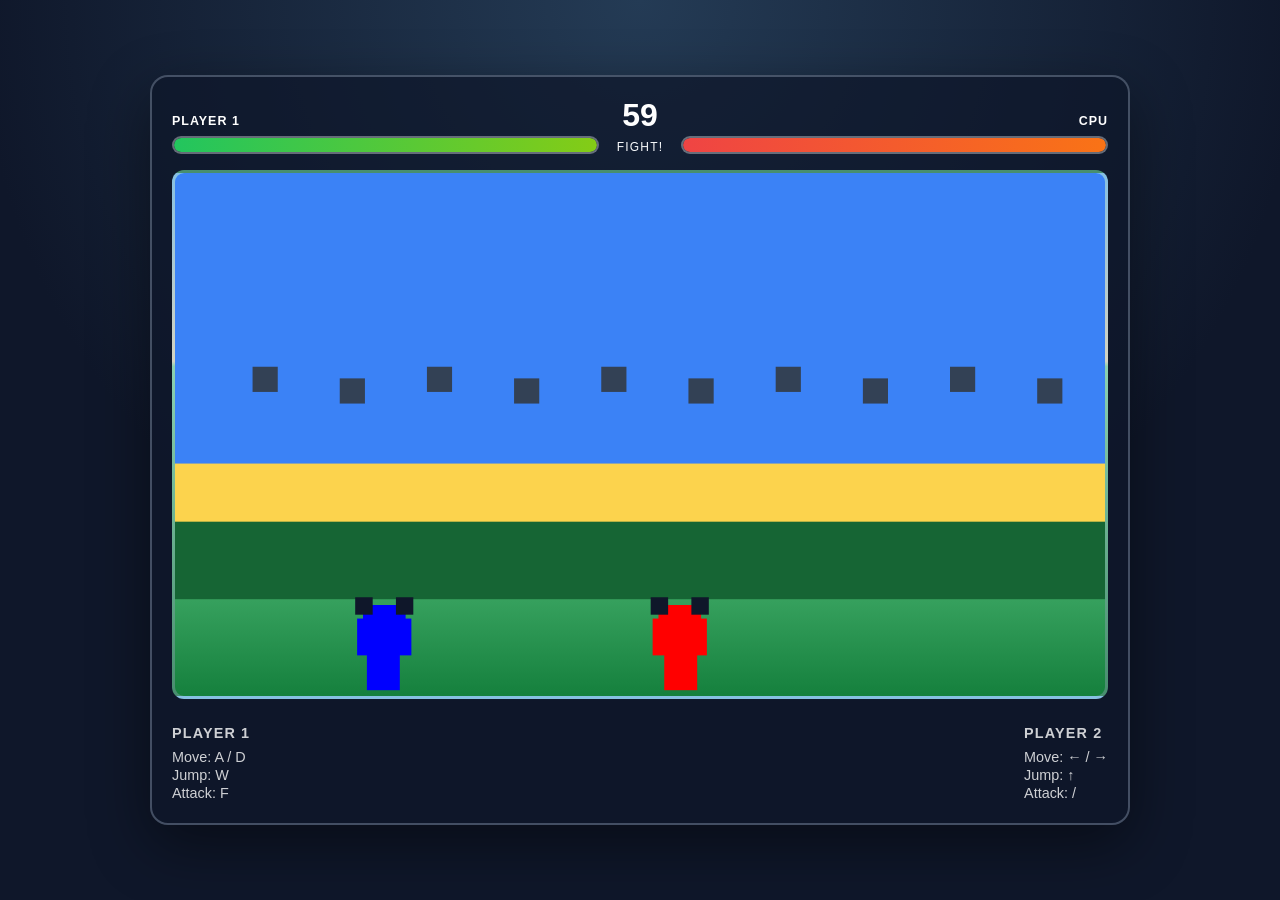
==== index.html @ 74f83c58 "Create a simple browser-based fighting game prototype with HTML, CSS, and JavaScript." ====
<!DOCTYPE html>
<html lang="en">
  <head>
    <meta charset="UTF-8" />
    <meta name="viewport" content="width=device-width, initial-scale=1.0" />
    <title>Pixel Clash</title>
    <link rel="stylesheet" href="style.css" />
  </head>
  <body>
    <div class="game-shell">
      <div class="hud">
        <div class="fighter-info">
          <span class="name">Player 1</span>
          <div class="health-bar">
            <div id="p1-health" class="health-fill"></div>
          </div>
        </div>

        <div class="center-panel">
          <div id="timer">60</div>
          <div id="status">FIGHT!</div>
        </div>

        <div class="fighter-info right">
          <span class="name">CPU</span>
          <div class="health-bar">
            <div id="p2-health" class="health-fill enemy"></div>
          </div>
        </div>
      </div>

      <canvas id="game" width="960" height="540"></canvas>

      <div class="controls">
        <div>
          <h3>Player 1</h3>
          <p>Move: A / D</p>
          <p>Jump: W</p>
          <p>Attack: F</p>
        </div>
        <div>
          <h3>Player 2</h3>
          <p>Move: ← / →</p>
          <p>Jump: ↑</p>
          <p>Attack: /</p>
        </div>
      </div>
    </div>

    <script src="script.js"></script>
  </body>
</html>
---- style.css ----
* {
  box-sizing: border-box;
}

body {
  margin: 0;
  min-height: 100vh;
  display: grid;
  place-items: center;
  background: radial-gradient(circle at top, #243b55, #0f172a 60%);
  font-family: Arial, Helvetica, sans-serif;
  color: white;
}

.game-shell {
  width: min(96vw, 980px);
  padding: 20px;
  border-radius: 18px;
  background: rgba(15, 23, 42, 0.72);
  border: 2px solid rgba(148, 163, 184, 0.4);
  box-shadow: 0 20px 60px rgba(0, 0, 0, 0.45);
}

.hud {
  display: grid;
  grid-template-columns: 1fr auto 1fr;
  gap: 18px;
  align-items: end;
  margin-bottom: 16px;
}

.fighter-info {
  display: flex;
  flex-direction: column;
  gap: 8px;
}

.fighter-info.right {
  text-align: right;
}

.name {
  font-weight: 700;
  letter-spacing: 0.08em;
  text-transform: uppercase;
  font-size: 0.78rem;
}

.health-bar {
  height: 18px;
  width: 100%;
  background: rgba(255, 255, 255, 0.14);
  border: 2px solid rgba(255, 255, 255, 0.25);
  border-radius: 999px;
  overflow: hidden;
}

.health-fill {
  height: 100%;
  width: 100%;
  background: linear-gradient(90deg, #22c55e, #84cc16);
  border-radius: inherit;
  transition: width 0.2s ease;
}

.health-fill.enemy {
  background: linear-gradient(90deg, #ef4444, #f97316);
}

.center-panel {
  display: flex;
  flex-direction: column;
  align-items: center;
  justify-content: center;
  gap: 6px;
}

#timer {
  font-size: 2rem;
  font-weight: 900;
}

#status {
  font-size: 0.75rem;
  letter-spacing: 0.1em;
  text-transform: uppercase;
  color: #f8fafc;
}

canvas {
  width: 100%;
  height: auto;
  display: block;
  border-radius: 12px;
  border: 3px solid rgba(148, 163, 184, 0.4);
  background: linear-gradient(#7dd3fc 0%, #fef3c7 36%, #86efac 37%, #15803d 100%);
}

.controls {
  display: flex;
  justify-content: space-between;
  gap: 18px;
  margin-top: 16px;
  padding-top: 10px;
  color: rgba(255, 255, 255, 0.8);
}

.controls h3 {
  margin: 0 0 8px 0;
  font-size: 0.9rem;
  text-transform: uppercase;
  letter-spacing: 0.08em;
}

.controls p {
  margin: 2px 0;
  font-size: 0.9rem;
}
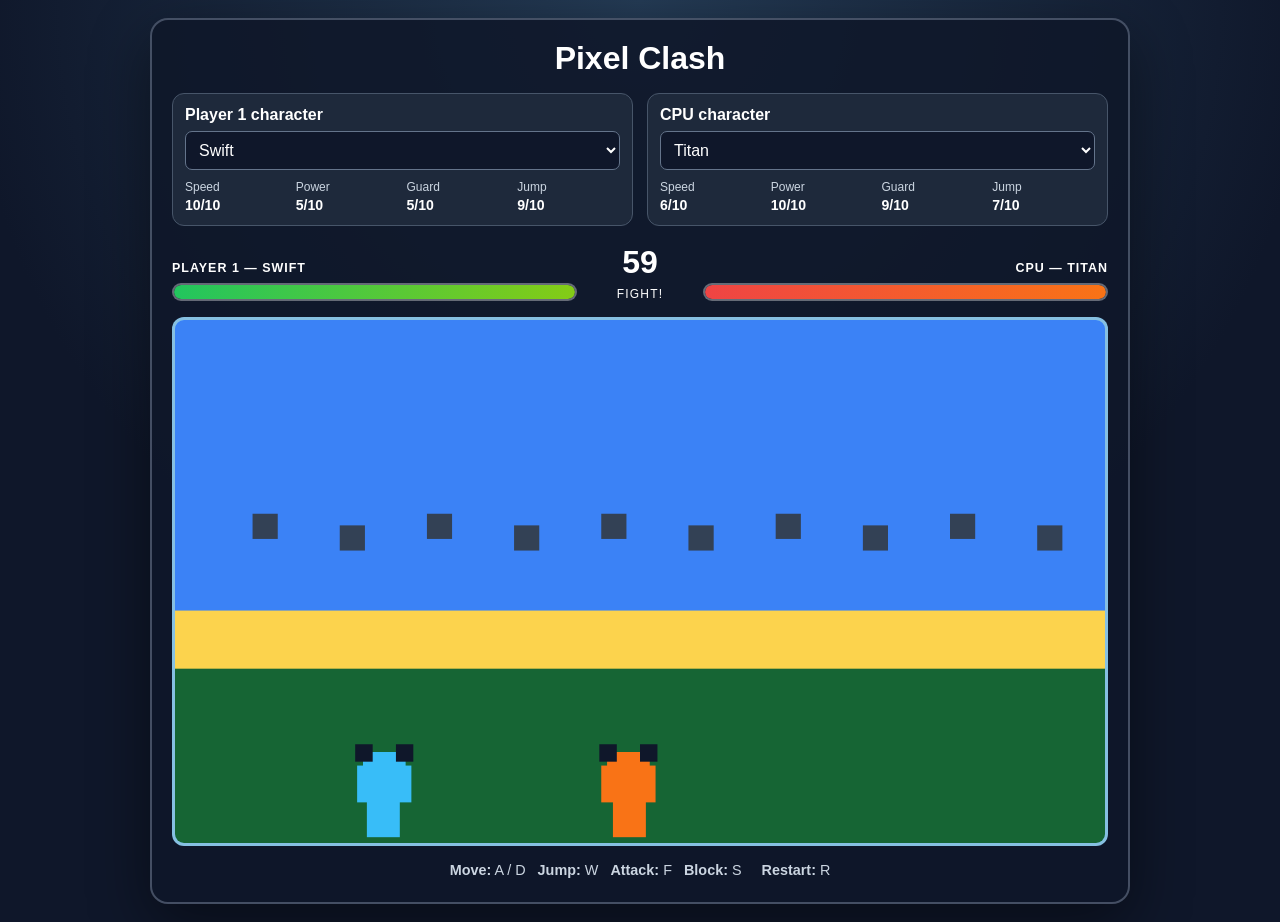
==== commit 8d7239cc: "Add blocking, selectable fighters, and character stat ratings" ====
--- a/index.html
+++ b/index.html
@@ -7,45 +7,44 @@
     <link rel="stylesheet" href="style.css" />
   </head>
   <body>
-    <div class="game-shell">
-      <div class="hud">
+    <main class="game-shell">
+      <h1>Pixel Clash</h1>
+
+      <section class="selection" aria-label="Character selection">
+        <article class="character-card player-card">
+          <label for="player-choice">Player 1 character</label>
+          <select id="player-choice"></select>
+          <div id="player-stats" class="stats"></div>
+        </article>
+        <article class="character-card cpu-card">
+          <label for="cpu-choice">CPU character</label>
+          <select id="cpu-choice"></select>
+          <div id="cpu-stats" class="stats"></div>
+        </article>
+      </section>
+
+      <section class="hud" aria-label="Fight status">
         <div class="fighter-info">
-          <span class="name">Player 1</span>
-          <div class="health-bar">
-            <div id="p1-health" class="health-fill"></div>
-          </div>
+          <span id="player-name" class="name">Player 1</span>
+          <div class="health-bar"><div id="p1-health" class="health-fill"></div></div>
         </div>
-
         <div class="center-panel">
           <div id="timer">60</div>
-          <div id="status">FIGHT!</div>
+          <div id="status" aria-live="polite">FIGHT!</div>
         </div>
+        <div class="fighter-info right">
+          <span id="cpu-name" class="name">CPU</span>
+          <div class="health-bar"><div id="p2-health" class="health-fill enemy"></div></div>
+        </div>
+      </section>
 
-        <div class="fighter-info right">
-          <span class="name">CPU</span>
-          <div class="health-bar">
-            <div id="p2-health" class="health-fill enemy"></div>
-          </div>
-        </div>
-      </div>
+      <canvas id="game" width="960" height="540" aria-label="Fighting game arena"></canvas>
 
-      <canvas id="game" width="960" height="540"></canvas>
-
-      <div class="controls">
-        <div>
-          <h3>Player 1</h3>
-          <p>Move: A / D</p>
-          <p>Jump: W</p>
-          <p>Attack: F</p>
-        </div>
-        <div>
-          <h3>Player 2</h3>
-          <p>Move: ← / →</p>
-          <p>Jump: ↑</p>
-          <p>Attack: /</p>
-        </div>
-      </div>
-    </div>
+      <section class="controls">
+        <p><strong>Move:</strong> A / D &nbsp; <strong>Jump:</strong> W &nbsp; <strong>Attack:</strong> F &nbsp; <strong>Block:</strong> S</p>
+        <p><strong>Restart:</strong> R</p>
+      </section>
+    </main>
 
     <script src="script.js"></script>
   </body>
--- a/style.css
+++ b/style.css
@@ -1,12 +1,11 @@
-* {
-  box-sizing: border-box;
-}
+* { box-sizing: border-box; }
 
 body {
   margin: 0;
   min-height: 100vh;
   display: grid;
   place-items: center;
+  padding: 18px;
   background: radial-gradient(circle at top, #243b55, #0f172a 60%);
   font-family: Arial, Helvetica, sans-serif;
   color: white;
@@ -16,103 +15,40 @@
   width: min(96vw, 980px);
   padding: 20px;
   border-radius: 18px;
-  background: rgba(15, 23, 42, 0.72);
+  background: rgba(15, 23, 42, 0.88);
   border: 2px solid rgba(148, 163, 184, 0.4);
   box-shadow: 0 20px 60px rgba(0, 0, 0, 0.45);
 }
 
-.hud {
-  display: grid;
-  grid-template-columns: 1fr auto 1fr;
-  gap: 18px;
-  align-items: end;
-  margin-bottom: 16px;
+h1 { margin: 0 0 16px; text-align: center; }
+.selection { display: grid; grid-template-columns: 1fr 1fr; gap: 14px; margin-bottom: 18px; }
+.character-card { padding: 12px; border: 1px solid #475569; border-radius: 12px; background: #1e293b; }
+.character-card label { display: block; margin-bottom: 7px; font-weight: bold; }
+.character-card select { width: 100%; padding: 9px; border: 1px solid #64748b; border-radius: 7px; background: #0f172a; color: white; font-size: 1rem; }
+.stats { display: grid; grid-template-columns: repeat(4, 1fr); gap: 8px; margin-top: 10px; }
+.stat { color: #cbd5e1; font-size: 0.75rem; }
+.stat strong { display: block; margin-top: 3px; color: white; font-size: 0.88rem; }
+
+.hud { display: grid; grid-template-columns: 1fr auto 1fr; gap: 18px; align-items: end; margin-bottom: 16px; }
+.fighter-info { display: flex; flex-direction: column; gap: 8px; }
+.fighter-info.right { text-align: right; }
+.name { font-weight: 700; letter-spacing: 0.08em; text-transform: uppercase; font-size: 0.78rem; }
+.health-bar { height: 18px; width: 100%; background: rgba(255,255,255,.14); border: 2px solid rgba(255,255,255,.25); border-radius: 999px; overflow: hidden; }
+.health-fill { height: 100%; width: 100%; background: linear-gradient(90deg, #22c55e, #84cc16); border-radius: inherit; transition: width .2s ease; }
+.health-fill.enemy { background: linear-gradient(90deg, #ef4444, #f97316); }
+.center-panel { display: flex; flex-direction: column; align-items: center; justify-content: center; gap: 6px; min-width: 90px; }
+#timer { font-size: 2rem; font-weight: 900; }
+#status { min-height: 1em; font-size: .75rem; letter-spacing: .1em; text-transform: uppercase; text-align: center; }
+
+canvas { width: 100%; height: auto; display: block; border-radius: 12px; border: 3px solid rgba(148,163,184,.4); background: #7dd3fc; }
+.controls { display: flex; flex-wrap: wrap; justify-content: center; gap: 4px 20px; margin-top: 12px; color: #cbd5e1; text-align: center; }
+.controls p { margin: 4px 0; font-size: .9rem; }
+
+@media (max-width: 600px) {
+  .game-shell { padding: 12px; }
+  .selection { grid-template-columns: 1fr; }
+  .hud { gap: 8px; }
+  .stats { gap: 4px; }
+  .stat { font-size: .68rem; }
+  .controls p { font-size: .78rem; }
 }
-
-.fighter-info {
-  display: flex;
-  flex-direction: column;
-  gap: 8px;
-}
-
-.fighter-info.right {
-  text-align: right;
-}
-
-.name {
-  font-weight: 700;
-  letter-spacing: 0.08em;
-  text-transform: uppercase;
-  font-size: 0.78rem;
-}
-
-.health-bar {
-  height: 18px;
-  width: 100%;
-  background: rgba(255, 255, 255, 0.14);
-  border: 2px solid rgba(255, 255, 255, 0.25);
-  border-radius: 999px;
-  overflow: hidden;
-}
-
-.health-fill {
-  height: 100%;
-  width: 100%;
-  background: linear-gradient(90deg, #22c55e, #84cc16);
-  border-radius: inherit;
-  transition: width 0.2s ease;
-}
-
-.health-fill.enemy {
-  background: linear-gradient(90deg, #ef4444, #f97316);
-}
-
-.center-panel {
-  display: flex;
-  flex-direction: column;
-  align-items: center;
-  justify-content: center;
-  gap: 6px;
-}
-
-#timer {
-  font-size: 2rem;
-  font-weight: 900;
-}
-
-#status {
-  font-size: 0.75rem;
-  letter-spacing: 0.1em;
-  text-transform: uppercase;
-  color: #f8fafc;
-}
-
-canvas {
-  width: 100%;
-  height: auto;
-  display: block;
-  border-radius: 12px;
-  border: 3px solid rgba(148, 163, 184, 0.4);
-  background: linear-gradient(#7dd3fc 0%, #fef3c7 36%, #86efac 37%, #15803d 100%);
-}
-
-.controls {
-  display: flex;
-  justify-content: space-between;
-  gap: 18px;
-  margin-top: 16px;
-  padding-top: 10px;
-  color: rgba(255, 255, 255, 0.8);
-}
-
-.controls h3 {
-  margin: 0 0 8px 0;
-  font-size: 0.9rem;
-  text-transform: uppercase;
-  letter-spacing: 0.08em;
-}
-
-.controls p {
-  margin: 2px 0;
-  font-size: 0.9rem;
-}
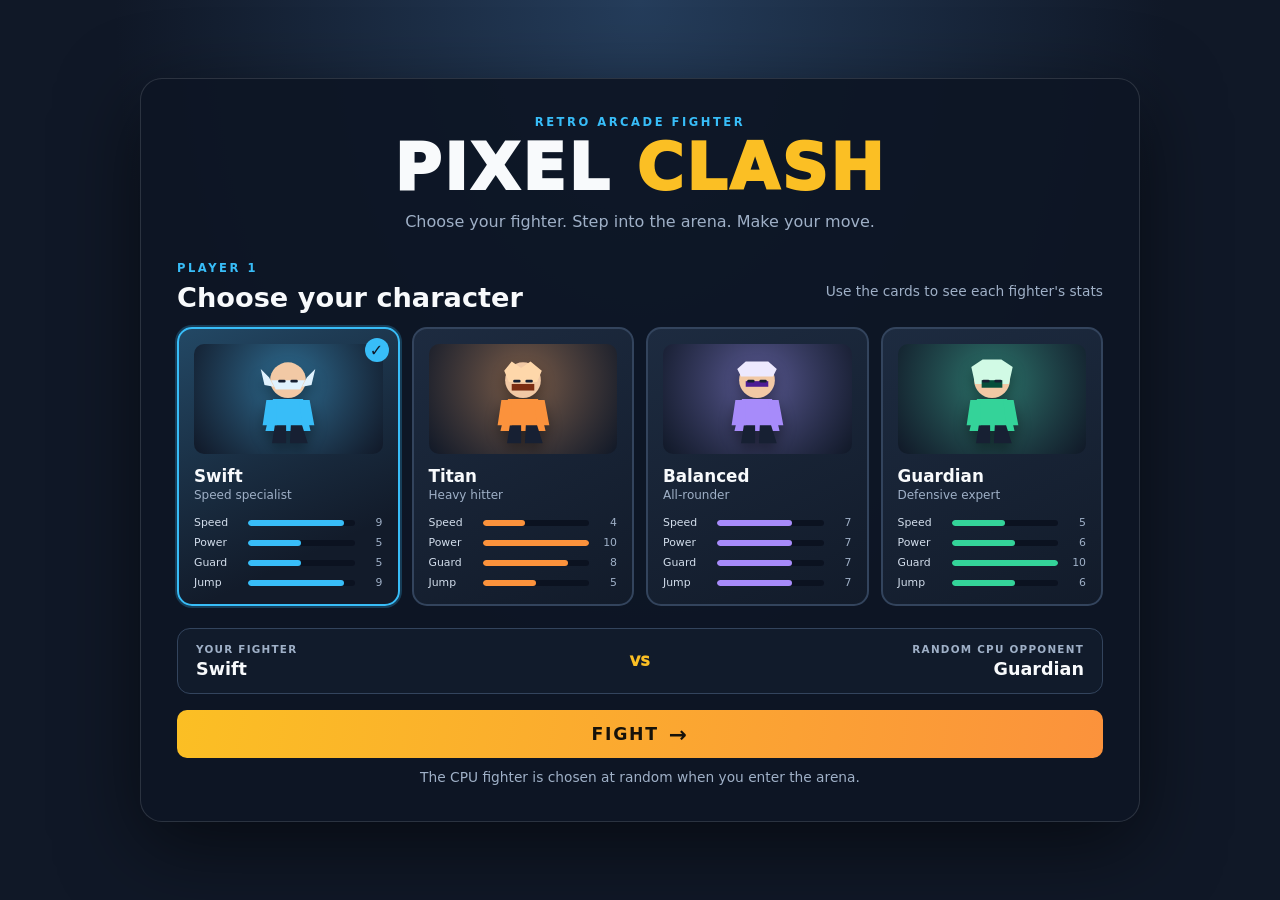
==== commit 4207ac05: "Add a character selection menu and separate fight page" ====
--- a/index.html
+++ b/index.html
@@ -1,51 +1,46 @@
 <!DOCTYPE html>
 <html lang="en">
-  <head>
-    <meta charset="UTF-8" />
-    <meta name="viewport" content="width=device-width, initial-scale=1.0" />
-    <title>Pixel Clash</title>
-    <link rel="stylesheet" href="style.css" />
-  </head>
-  <body>
-    <main class="game-shell">
-      <h1>Pixel Clash</h1>
+<head>
+  <meta charset="UTF-8" />
+  <meta name="viewport" content="width=device-width, initial-scale=1.0" />
+  <meta name="theme-color" content="#101827" />
+  <title>Pixel Clash — Choose Your Fighter</title>
+  <link rel="stylesheet" href="style.css" />
+</head>
+<body>
+  <main class="shell menu-shell">
+    <header class="brand">
+      <p class="eyebrow">RETRO ARCADE FIGHTER</p>
+      <h1>PIXEL <span>CLASH</span></h1>
+      <p class="subtitle">Choose your fighter. Step into the arena. Make your move.</p>
+    </header>
 
-      <section class="selection" aria-label="Character selection">
-        <article class="character-card player-card">
-          <label for="player-choice">Player 1 character</label>
-          <select id="player-choice"></select>
-          <div id="player-stats" class="stats"></div>
-        </article>
-        <article class="character-card cpu-card">
-          <label for="cpu-choice">CPU character</label>
-          <select id="cpu-choice"></select>
-          <div id="cpu-stats" class="stats"></div>
-        </article>
-      </section>
+    <section class="selection-panel" aria-labelledby="choose-title">
+      <div class="section-heading">
+        <div>
+          <p class="eyebrow">PLAYER 1</p>
+          <h2 id="choose-title">Choose your character</h2>
+        </div>
+        <p class="keyboard-hint">Use the cards to see each fighter's stats</p>
+      </div>
+      <div id="character-roster" class="character-roster" aria-label="Available fighters"></div>
+    </section>
 
-      <section class="hud" aria-label="Fight status">
-        <div class="fighter-info">
-          <span id="player-name" class="name">Player 1</span>
-          <div class="health-bar"><div id="p1-health" class="health-fill"></div></div>
-        </div>
-        <div class="center-panel">
-          <div id="timer">60</div>
-          <div id="status" aria-live="polite">FIGHT!</div>
-        </div>
-        <div class="fighter-info right">
-          <span id="cpu-name" class="name">CPU</span>
-          <div class="health-bar"><div id="p2-health" class="health-fill enemy"></div></div>
-        </div>
-      </section>
+    <section class="matchup" aria-live="polite">
+      <div class="matchup-fighter">
+        <span class="matchup-label">YOUR FIGHTER</span>
+        <strong id="selected-name">Swift</strong>
+      </div>
+      <span class="versus">VS</span>
+      <div class="matchup-fighter opponent-preview">
+        <span class="matchup-label">RANDOM CPU OPPONENT</span>
+        <strong id="opponent-name">Titan</strong>
+      </div>
+    </section>
 
-      <canvas id="game" width="960" height="540" aria-label="Fighting game arena"></canvas>
-
-      <section class="controls">
-        <p><strong>Move:</strong> A / D &nbsp; <strong>Jump:</strong> W &nbsp; <strong>Attack:</strong> F &nbsp; <strong>Block:</strong> S</p>
-        <p><strong>Restart:</strong> R</p>
-      </section>
-    </main>
-
-    <script src="script.js"></script>
-  </body>
+    <button id="fight-button" class="button button-primary" type="button">FIGHT <span aria-hidden="true">→</span></button>
+    <p class="menu-note">The CPU fighter is chosen at random when you enter the arena.</p>
+  </main>
+  <script src="script.js"></script>
+</body>
 </html>
--- a/style.css
+++ b/style.css
@@ -1,54 +1,77 @@
 * { box-sizing: border-box; }
-
-body {
-  margin: 0;
-  min-height: 100vh;
-  display: grid;
-  place-items: center;
-  padding: 18px;
-  background: radial-gradient(circle at top, #243b55, #0f172a 60%);
-  font-family: Arial, Helvetica, sans-serif;
-  color: white;
-}
-
-.game-shell {
-  width: min(96vw, 980px);
-  padding: 20px;
-  border-radius: 18px;
-  background: rgba(15, 23, 42, 0.88);
-  border: 2px solid rgba(148, 163, 184, 0.4);
-  box-shadow: 0 20px 60px rgba(0, 0, 0, 0.45);
-}
-
-h1 { margin: 0 0 16px; text-align: center; }
-.selection { display: grid; grid-template-columns: 1fr 1fr; gap: 14px; margin-bottom: 18px; }
-.character-card { padding: 12px; border: 1px solid #475569; border-radius: 12px; background: #1e293b; }
-.character-card label { display: block; margin-bottom: 7px; font-weight: bold; }
-.character-card select { width: 100%; padding: 9px; border: 1px solid #64748b; border-radius: 7px; background: #0f172a; color: white; font-size: 1rem; }
-.stats { display: grid; grid-template-columns: repeat(4, 1fr); gap: 8px; margin-top: 10px; }
-.stat { color: #cbd5e1; font-size: 0.75rem; }
-.stat strong { display: block; margin-top: 3px; color: white; font-size: 0.88rem; }
-
-.hud { display: grid; grid-template-columns: 1fr auto 1fr; gap: 18px; align-items: end; margin-bottom: 16px; }
-.fighter-info { display: flex; flex-direction: column; gap: 8px; }
-.fighter-info.right { text-align: right; }
-.name { font-weight: 700; letter-spacing: 0.08em; text-transform: uppercase; font-size: 0.78rem; }
-.health-bar { height: 18px; width: 100%; background: rgba(255,255,255,.14); border: 2px solid rgba(255,255,255,.25); border-radius: 999px; overflow: hidden; }
-.health-fill { height: 100%; width: 100%; background: linear-gradient(90deg, #22c55e, #84cc16); border-radius: inherit; transition: width .2s ease; }
-.health-fill.enemy { background: linear-gradient(90deg, #ef4444, #f97316); }
-.center-panel { display: flex; flex-direction: column; align-items: center; justify-content: center; gap: 6px; min-width: 90px; }
-#timer { font-size: 2rem; font-weight: 900; }
-#status { min-height: 1em; font-size: .75rem; letter-spacing: .1em; text-transform: uppercase; text-align: center; }
-
-canvas { width: 100%; height: auto; display: block; border-radius: 12px; border: 3px solid rgba(148,163,184,.4); background: #7dd3fc; }
-.controls { display: flex; flex-wrap: wrap; justify-content: center; gap: 4px 20px; margin-top: 12px; color: #cbd5e1; text-align: center; }
-.controls p { margin: 4px 0; font-size: .9rem; }
-
-@media (max-width: 600px) {
-  .game-shell { padding: 12px; }
-  .selection { grid-template-columns: 1fr; }
-  .hud { gap: 8px; }
-  .stats { gap: 4px; }
-  .stat { font-size: .68rem; }
-  .controls p { font-size: .78rem; }
-}
+:root { color-scheme: dark; --ink: #f8fafc; --muted: #9fb0c7; --panel: #151f31; --line: #33445d; --cyan: #38bdf8; --gold: #fbbf24; }
+body { margin: 0; min-height: 100vh; display: grid; place-items: center; padding: 24px; color: var(--ink); background: radial-gradient(ellipse at 50% 0%, #253d5b 0, #101827 58%); font-family: Inter, ui-sans-serif, system-ui, -apple-system, BlinkMacSystemFont, "Segoe UI", sans-serif; }
+button, a { font: inherit; }
+.shell { width: min(100%, 1000px); padding: clamp(18px, 4vw, 36px); border: 1px solid #ffffff20; border-radius: 22px; background: #0d1625eF; box-shadow: 0 24px 80px #0008; }
+.brand { text-align: center; margin-bottom: 30px; }
+.eyebrow { margin: 0 0 7px; color: var(--cyan); font-size: .72rem; font-weight: 800; letter-spacing: .22em; }
+h1 { margin: 0; font-size: clamp(2.1rem, 7vw, 4rem); line-height: 1; letter-spacing: .04em; font-weight: 950; }
+h1 span { color: var(--gold); }
+.subtitle { margin: 12px 0 0; color: var(--muted); }
+.section-heading { display: flex; justify-content: space-between; align-items: end; gap: 16px; margin-bottom: 14px; }
+.section-heading h2 { margin: 0; font-size: clamp(1.25rem, 4vw, 1.7rem); }
+.keyboard-hint, .menu-note, .touch-hint { color: var(--muted); font-size: .86rem; }
+.character-roster { display: grid; grid-template-columns: repeat(4, minmax(0, 1fr)); gap: 12px; }
+.character-card { --fighter-color: #38bdf8; position: relative; min-width: 0; padding: 15px; border: 2px solid var(--line); border-radius: 15px; background: linear-gradient(155deg, #1d2b40, #121b2a); color: var(--ink); text-align: left; cursor: pointer; transition: transform .16s ease, border-color .16s ease, background .16s ease; }
+.character-card:hover { transform: translateY(-3px); border-color: var(--fighter-color); }
+.character-card.selected { border-color: var(--fighter-color); background: linear-gradient(155deg, color-mix(in srgb, var(--fighter-color) 20%, #1d2b40), #121b2a 76%); box-shadow: 0 0 0 2px color-mix(in srgb, var(--fighter-color) 24%, transparent); }
+.character-card:focus-visible, .button:focus-visible, .text-link:focus-visible { outline: 3px solid white; outline-offset: 3px; }
+.portrait { display: grid; place-items: center; height: 110px; margin-bottom: 12px; overflow: hidden; border-radius: 10px; background: radial-gradient(circle at 50% 35%, color-mix(in srgb, var(--fighter-color) 40%, #26384e), #101827); }
+.portrait svg { width: 76px; height: 94px; filter: drop-shadow(0 7px 7px #0006); }
+.character-name { display: block; font-size: 1.05rem; font-weight: 850; }
+.character-style { display: block; margin-top: 2px; color: var(--muted); font-size: .75rem; }
+.stat-list { display: grid; gap: 7px; margin-top: 14px; }
+.stat-row { display: grid; grid-template-columns: 48px 1fr 22px; align-items: center; gap: 6px; color: #d3deec; font-size: .68rem; }
+.stat-meter { height: 6px; overflow: hidden; border-radius: 9px; background: #0b1220; }
+.stat-meter i { display: block; height: 100%; border-radius: inherit; background: var(--fighter-color); }
+.stat-value { text-align: right; color: var(--muted); }
+.selection-mark { position: absolute; top: 9px; right: 9px; display: none; width: 24px; height: 24px; place-items: center; border-radius: 50%; color: #101827; background: var(--fighter-color); font-weight: 900; }
+.selected .selection-mark { display: grid; }
+.matchup { display: grid; grid-template-columns: 1fr auto 1fr; align-items: center; gap: 14px; margin: 22px 0 16px; padding: 14px 18px; border: 1px solid var(--line); border-radius: 13px; background: #111b2b; }
+.matchup-fighter { display: grid; gap: 4px; }
+.matchup-fighter:last-child { text-align: right; }
+.matchup-label { color: var(--muted); font-size: .65rem; font-weight: 800; letter-spacing: .12em; }
+.matchup-fighter strong { font-size: 1.1rem; }
+.versus { color: var(--gold); font-size: .85rem; font-weight: 950; }
+.button { display: inline-flex; align-items: center; justify-content: center; gap: 10px; min-height: 48px; padding: 0 20px; border: 1px solid #ffffff24; border-radius: 10px; color: var(--ink); background: #26364d; text-decoration: none; font-weight: 850; cursor: pointer; transition: transform .15s ease, filter .15s ease; }
+.button:hover { transform: translateY(-2px); filter: brightness(1.12); }
+.button-primary { width: 100%; border: 0; color: #16120a; background: linear-gradient(100deg, #fbbf24, #fb923c); font-size: 1.08rem; letter-spacing: .1em; }
+.button-primary span { font-size: 1.35rem; }
+.menu-note { margin: 11px 0 0; text-align: center; }
+.fight-shell { padding: clamp(14px, 3vw, 26px); }
+.fight-header { display: grid; grid-template-columns: 1fr auto 1fr; align-items: center; gap: 10px; margin-bottom: 18px; }
+.fight-title { text-align: center; }
+.fight-title h1 { font-size: clamp(1.5rem, 4vw, 2.2rem); }
+.fight-title .eyebrow { font-size: .6rem; }
+.text-link { width: fit-content; color: #cbd5e1; text-decoration: none; font-weight: 700; font-size: .88rem; }
+.text-link:hover { color: white; }
+.button-small { justify-self: end; min-height: 38px; padding: 0 12px; font-size: .82rem; }
+.fight-hud { display: grid; grid-template-columns: 1fr auto 1fr; align-items: center; gap: 16px; margin-bottom: 12px; }
+.fighter-hud { min-width: 0; }
+.hud-name-row { display: flex; justify-content: space-between; gap: 8px; margin-bottom: 6px; font-size: .78rem; }
+.hud-name-row strong { overflow: hidden; text-overflow: ellipsis; white-space: nowrap; }
+.health-track { height: 17px; padding: 2px; overflow: hidden; border: 1px solid #ffffff40; border-radius: 20px; background: #030712; }
+.health-fill { height: 100%; width: 100%; border-radius: inherit; transition: width .18s ease; }
+.player-fill { background: linear-gradient(90deg, #22c55e, #a3e635); }
+.cpu-fill { margin-left: auto; background: linear-gradient(90deg, #fb7185, #ef4444); }
+.cpu-hud .hud-name-row { flex-direction: row-reverse; }
+.mini-stats { display: flex; flex-wrap: wrap; gap: 5px 10px; margin-top: 6px; color: var(--muted); font-size: .68rem; }
+.cpu-hud .mini-stats { justify-content: flex-end; }
+.round-info { min-width: 78px; text-align: center; }
+.round-info strong { display: block; color: var(--gold); font-size: 2rem; line-height: 1; }
+.round-info span { display: block; min-height: 1.1em; margin-top: 5px; font-size: .62rem; font-weight: 800; letter-spacing: .08em; }
+.arena-wrap { position: relative; }
+canvas { display: block; width: 100%; height: auto; overflow: hidden; border: 2px solid #ffffff35; border-radius: 12px; background: #7dd3fc; }
+.end-screen { position: absolute; inset: 0; display: grid; place-items: center; padding: 16px; border-radius: 12px; background: #07101bd9; }
+.end-screen[hidden] { display: none; }
+.end-card { width: min(100%, 390px); padding: 26px; border: 1px solid #ffffff30; border-radius: 17px; background: #121e30; text-align: center; box-shadow: 0 18px 50px #0008; }
+.end-card h2 { margin: 0; font-size: 2rem; }
+.end-card > p:not(.eyebrow) { color: var(--muted); }
+.end-actions { display: grid; gap: 9px; margin-top: 18px; }
+.button-secondary { background: #26364d; }
+.controls-bar { display: flex; flex-wrap: wrap; justify-content: center; gap: 9px 18px; margin-top: 14px; color: #dbe5f1; font-size: .8rem; }
+.controls-bar span { display: inline-flex; align-items: center; gap: 5px; }
+kbd { min-width: 23px; padding: 3px 6px; border: 1px solid #53657e; border-bottom-width: 3px; border-radius: 5px; background: #1e293b; color: white; font: inherit; font-weight: 800; text-align: center; }
+.touch-hint { margin: 10px 0 0; text-align: center; font-size: .75rem; }
+@media (max-width: 720px) { body { padding: 12px; } .character-roster { grid-template-columns: repeat(2, minmax(0, 1fr)); } .character-card { padding: 10px; } .portrait { height: 86px; } .portrait svg { height: 78px; } .keyboard-hint { display: none; } }
+@media (max-width: 420px) { .shell { padding: 14px; border-radius: 16px; } .fight-header { grid-template-columns: 1fr auto; } .fight-title { grid-column: 1 / -1; grid-row: 1; } .text-link { grid-column: 1; grid-row: 2; } .button-small { grid-column: 2; grid-row: 2; } .fight-hud { gap: 7px; } .round-info { min-width: 52px; } .round-info strong { font-size: 1.55rem; } .hud-name-row { font-size: .64rem; } .mini-stats { gap: 3px 6px; font-size: .58rem; } .controls-bar { gap: 8px; font-size: .7rem; } }
